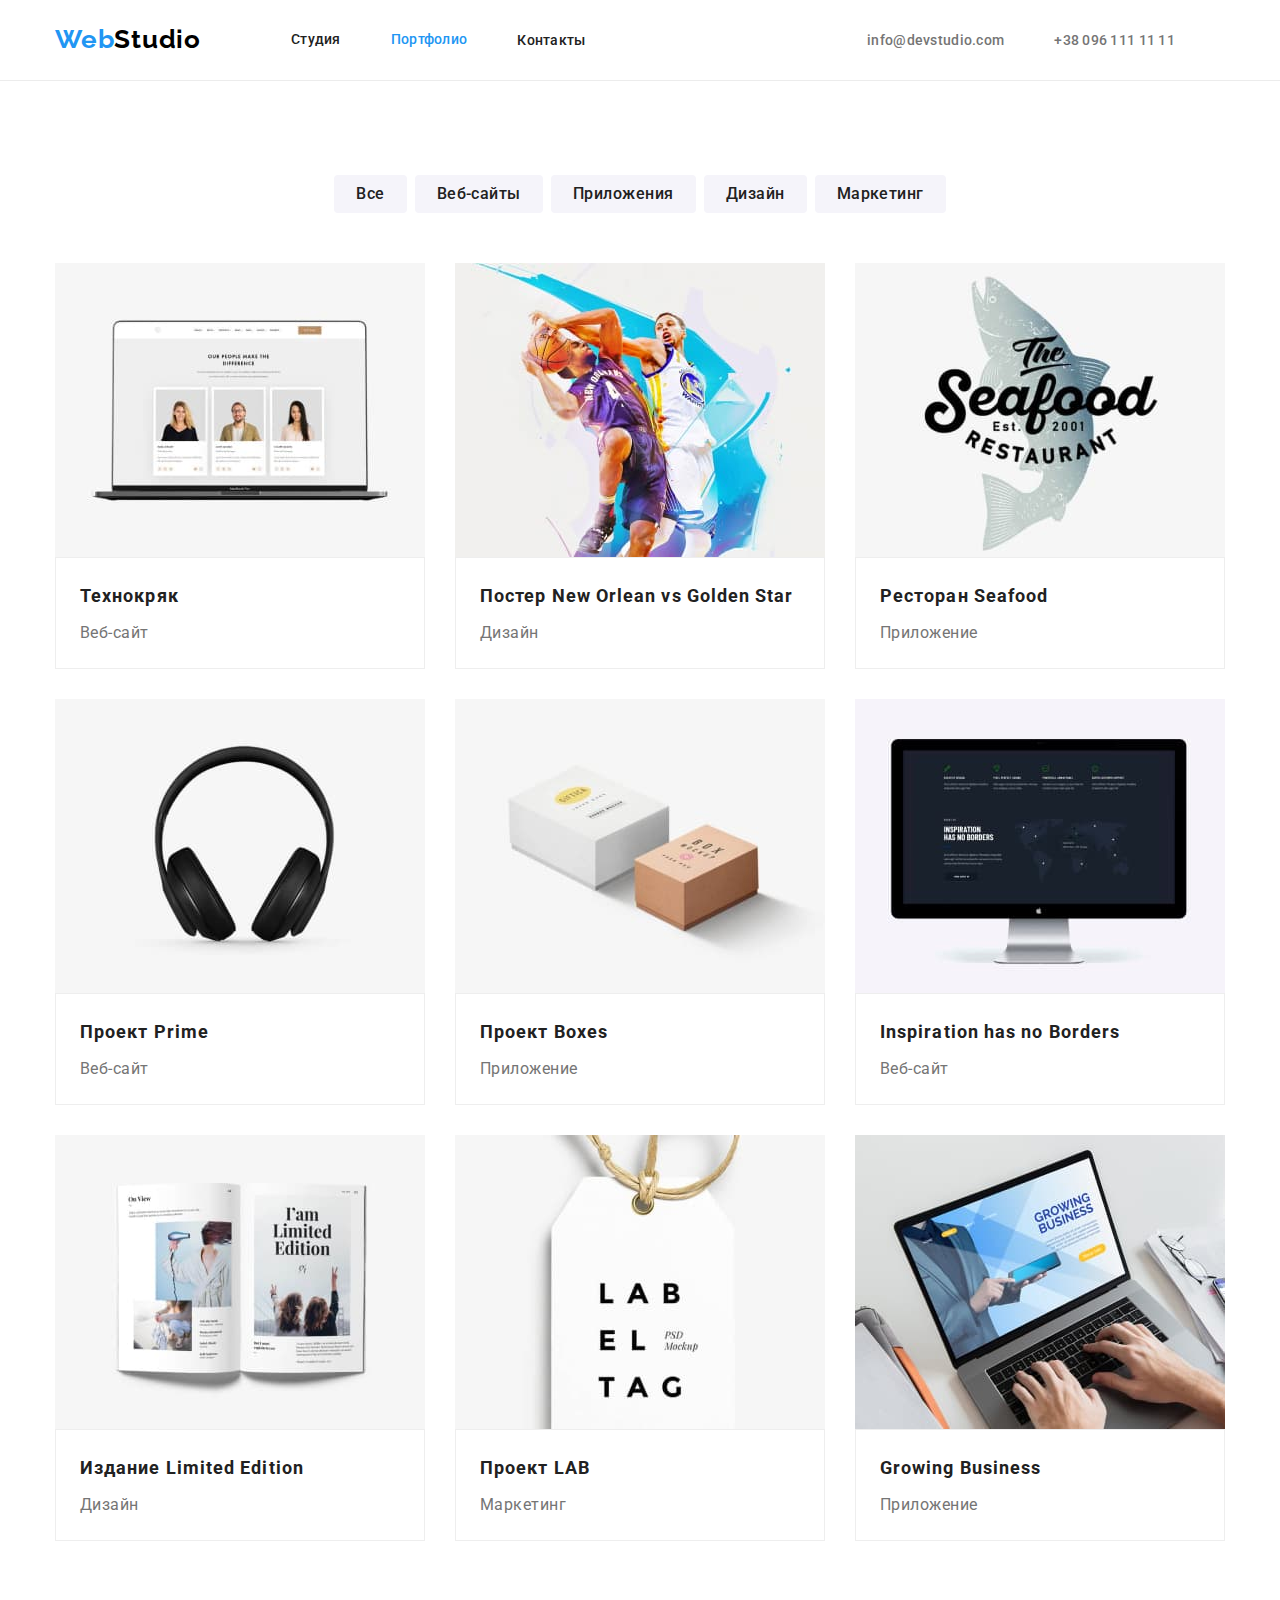
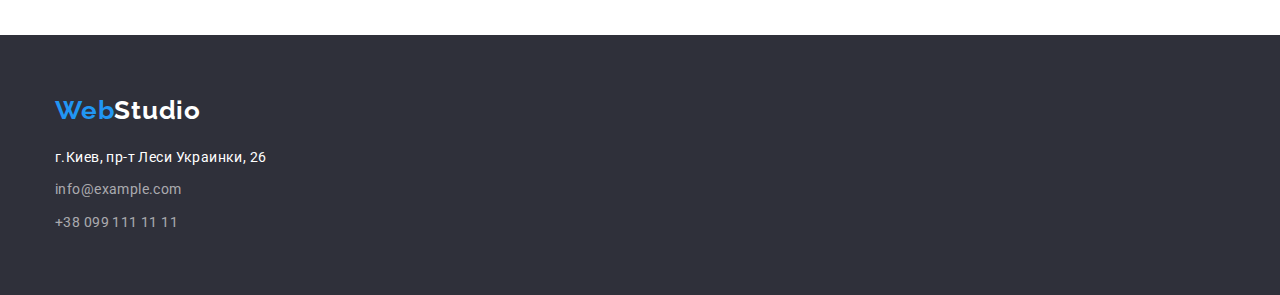
==== portfolio.html @ f2cee22c "Cloned files" ====
<!DOCTYPE html>
<html lang="ru">


<head>
    <meta charset="UTF-8" />
    <meta http-equiv="X-UA-Compatible" content="IE=edge" />
    <meta name="viewport" content="width=device-width, initial-scale=1.0" />
    <title>WebStudio</title>
    <link rel="stylesheet"
        href="https://cdnjs.cloudflare.com/ajax/libs/modern-normalize/1.0.0/modern-normalize.min.css" />
    <link rel="preconnect" href="https://fonts.gstatic.com" />
    <link rel="stylesheet"
        href="https://fonts.googleapis.com/css2?family=Raleway:wght@700&family=Roboto:wght@400;500;700;900&display=swap">
    <link rel="stylesheet" href="https://cdnjs.cloudflare.com/ajax/libs/modern-normalize/1.1.0/modern-normalize.min.css"
        integrity="sha512-wpPYUAdjBVSE4KJnH1VR1HeZfpl1ub8YT/NKx4PuQ5NmX2tKuGu6U/JRp5y+Y8XG2tV+wKQpNHVUX03MfMFn9Q=="
        crossorigin="anonymous" referrerpolicy="no-referrer" />
    <link rel="stylesheet" href="./css/style.css">
</head>

<body>
    <!--Header-->
    <header class="header">
        <div class="container header-container">
            <nav class="navigation">
                <a class="logo link" href="./"><span class="blue-logo">Web</span>Studio</a>
                <ul class="menu list">
                    <li class="menu-item">
                        <a class="menu-link link" href="./index.html">Студия</a>
                    </li>
                    <li class="menu-item">
                        <a class="menu-link link current" href="./portfolio.html">Портфолио</a>
                    </li>
                    <li class="menu-item">
                        <a class="menu-link link" href="">Контакты</a>
                    </li>
                </ul>
            </nav>
            <ul class="menu-item-mail-tel list">
                <li><a class="contact-link link " href="mailto:info@devstudio.com">info@devstudio.com</a></li>
                <li><a class="contact-link link" href="tel:+380961111111">+38 096 111 11 11</a></li>
            </ul>
        </div>
    </header>
    <main>
        <section class="portfolio-section">
            <div class="container">
                <!-- Button -->
                <ul class="menu-secondary-btn list">
                    <li class="item-secondary-btn">
                        <button class="secondary-btn" type="button">Все</button>
                    </li>
                    <li class="item-secondary-btn">
                        <button class="secondary-btn" type="button">Веб-сайты</button>
                    </li>
                    <li class="item-secondary-btn">
                        <button class="secondary-btn" type="button">Приложения</button>
                    </li>
                    <li class="item-secondary-btn">
                        <button class="secondary-btn" type="button">Дизайн</button>
                    </li>
                    <li class="item-secondary-btn">
                        <button class="secondary-btn" type="button">Маркетинг</button>
                    </li>
                </ul>

                <!-- Portfolio cards -->
                <h2 hidden>Наши прооекты</h2>
                <ul class="list portfolio-list">
                    <li class="portfolio-item">
                        <a class="link" href="">
                            <img src="./images/portfolio/project01-01.jpg" alt="ноутбук" width="370" height="294" />
                            <div class="portfolio-text-content">
                                <h3 class="portfolio-item-title">Технокряк</h3>
                                <p class="portfolio-item-description">Веб-сайт</p>
                            </div>
                        </a>
                    </li>
                    <li class="portfolio-item">
                        <a class="link" href="">
                            <img src="./images/portfolio/project01-02.jpg" alt="два баскетболиста" width="370"
                                height="294" />
                            <div class="portfolio-text-content">
                                <h3 class="portfolio-item-title">Постер <span lang="en">New Orlean vs Golden Star</span>
                                </h3>
                                <p class="portfolio-item-description">Дизайн</p>
                            </div>
                        </a>
                    </li>
                    <li class="portfolio-item">
                        <a class="link" href="">
                            <img src="./images/portfolio/project01-03.jpg" alt="логотип ресторана" width="370"
                                height="294" />
                            <div class="portfolio-text-content">
                                <h3 class="portfolio-item-title">Ресторан <span lang="en">Seafood</span></h3>
                                <p class="portfolio-item-description">Приложение</p>
                            </div>
                        </a>
                    </li>
                    <li class="portfolio-item">
                        <a class="link" href="">
                            <img src="./images/portfolio/project02-01.jpg" alt="наушники" width="370" height="294" />
                            <div class="portfolio-text-content">
                                <h3 class="portfolio-item-title">Проект <span lang="en">Prime</span></h3>
                                <p class="portfolio-item-description">Веб-сайт</p>
                            </div>
                        </a>
                    </li>
                    <li class="portfolio-item">
                        <a class="link" href="">
                            <img src="./images/portfolio/project02-02.jpg" alt="две коробочки" width="370"
                                height="294" />
                            <div class="portfolio-text-content">
                                <h3 class="portfolio-item-title">Проект <span lang="en">Boxes</span></h3>
                                <p class="portfolio-item-description">Приложение</p>
                            </div>
                        </a>
                    </li>
                    <li class="portfolio-item">
                        <a class="link" href="">
                            <img src="./images/portfolio/project02-03.jpg" alt="аймак" width="370" height="294" />
                            <div class="portfolio-text-content">
                                <h3 class="portfolio-item-title" lang="en">Inspiration has no Borders</h3>
                                <p class="portfolio-item-description">Веб-сайт</p>
                            </div>
                        </a>
                    </li>
                    <li class="portfolio-item">
                        <a class="link" href="">
                            <img src="./images/portfolio/project03-01.jpg" alt="журнал" width="370" height="294" />
                            <div class="portfolio-text-content">
                                <h3 class="portfolio-item-title">Издание <span>Limited Edition</span></h3>
                                <p class="portfolio-item-description">Дизайн</p>
                            </div>
                        </a>
                    </li>
                    <li class="portfolio-item">
                        <a class="link" href="">
                            <img src="./images/portfolio/project03-02.jpg" alt="этикетка" width="370" height="294" />
                            <div class="portfolio-text-content">
                                <h3 class="portfolio-item-title">Проект <span>LAB</span></h3>
                                <p class="portfolio-item-description">Маркетинг</p>
                            </div>
                        </a>
                    </li>
                    <li class="portfolio-item">
                        <a class="link" href="">
                            <img src="./images/portfolio/project03-03.jpg" alt="работа на ноутбуке" width="370"
                                height="294" />
                            <div class="portfolio-text-content">
                                <h3 class="portfolio-item-title" lang="en">Growing Business</h3>
                                <p class="portfolio-item-description">Приложение</p>
                            </div>
                        </a>
                    </li>
                </ul>
            </div>
        </section>
    </main>
    <!--Footer-->
    <footer class="footer">
        <div class="container">
            <a class="logo-footer link" href="./"><span class="blue-logo">Web</span><span
                    class="color-logo-footer">Studio</span></a>

            <address>
                <ul class="footer-list list">
                    <li class="footer-item">
                        <a class=" link" href="https://goo.gl/maps/N5KW4McrUBXQHcLB9" target="_blank"
                            rel="nooperen noreferrer">
                            <span class="adress-color">г.Киев,
                                пр-т Леси
                                Украинки, 26</span></a>
                    </li>
                    <li class="footer-item"><a class="contact-link-footer link"
                            href="mailto:info@example.com">info@example.com</a></li>
                    <li class="footer-item"><a class="contact-link-footer link" href="tel:+380991111111">+38 099 111 11
                            11</a></li>
                </ul>
            </address>
        </div>
    </footer>
</body>

</html>
---- css/style.css ----
:root {
  --accent-color: #2196f3;
  --secondary-text-color: #212121;
  --main-text-color: #757575;
  --white-text: #ffffff;
  --our-tea-background: #f5f4fa;
  --hero-footer-background: #2f303a;
  --logo-color: #000000;
  --contact-link-footer: rgba(255, 255, 255, 0.6);
}
h1,
h2,
h3,
h4,
h5,
h6,
p {
  margin-top: 0;
  margin-bottom: 0;
}
ul,
ol {
  margin-top: 0;
  margin-bottom: 0;
  padding-left: 0;
}
img {
  display: block;
}
.list {
  list-style: none;
  display: flex;
}
/* Portfolio */
.portfolio-list {
  flex-wrap: wrap;
  margin-top: -30px;
  margin-left: -30px;
}
.portfolio-item {
  margin-top: 30px;
  margin-left: 30px;
  flex-basis: calc((100% - 90px) / 3);
  background-color: var(--white-text);
}
.portfolio-item:hover {
  filter: drop-shadow(0px 4px 4px rgba(0, 0, 0, 0.25));
}
.portfolio-text-content {
  border: 1px solid #eeeeee;
  padding: 20px 24px 20px 24px;
}
.link {
  text-decoration: none;
}
body {
  font-family: "Roboto", sans-serif;
  color: var(--main-text-color);
}
/* Header */
.header {
  /* padding-top: 25px;
  padding-bottom: 25px; */
  border-bottom: 1px solid #ececec;
}
.container {
  width: 1200px;
  margin: 0 auto;
  padding-left: 15px;
  padding-right: 15px;
}
.section {
  padding-top: 94px;
  padding-bottom: 94px;
}
.doing {
  padding-top: 0px;
}
.doing-item {
  flex-basis: calc((100% - 90px) / 3);
  margin-top: 30px;
  margin-left: 30px;
}
.doing-list {
  display: flex;
  margin-top: -30px;
  margin-left: -30px;
}
/* Our team */
.team-list-item {
  flex-basis: calc((100% - 120px) / 4);
  margin-top: 30px;
  margin-left: 30px;
  box-shadow: 0px 1px 3px rgba(0, 0, 0, 0.12), 0px 1px 1px rgba(0, 0, 0, 0.14),
    0px 2px 1px rgba(0, 0, 0, 0.2);
  border-radius: 0px 0px 4px 4px;
}
.our-team-content {
  padding-top: 30px;
  padding-bottom: 30px;
}
.header-container {
  display: flex;
  align-items: center;
}
.navigation {
  display: flex;
  align-items: center;
}
.menu {
  display: flex;
  align-items: center;
}
.menu-item:not(:last-child) {
  display: flex;
  align-items: center;
  margin-right: 50px;
}
.menu-item-mail-tel {
  display: flex;
  align-items: center;
  margin-left: auto;
}
.logo {
  font-family: "Raleway", sans-serif;
  font-weight: 700;
  font-size: 26px;
  line-height: 1.38;
  margin-right: 90px;
  letter-spacing: 0.03em;
  color: var(--logo-color);
}
.blue-logo {
  color: var(--accent-color);
}
.menu-link {
  font-weight: 500;
  font-size: 14px;
  line-height: 1.14;
  padding-top: 32px;
  padding-bottom: 32px;
  letter-spacing: 0.02em;
  color: var(--secondary-text-color);
}
.menu-link:hover,
.menu-link:focus,
.menu-link.current {
  color: var(--accent-color);
}
.contact-link {
  font-weight: 500;
  font-size: 14px;
  line-height: 1.14;
  letter-spacing: 0.02em;
  color: var(--main-text-color);
  margin-right: 50px;
}
.contact-link:hover,
.contact-link:focus {
  color: var(--accent-color);
}

/* Hero */
.hero {
  background: var(--hero-footer-background);
  padding-top: 200px;
  padding-bottom: 200px;
  text-align: center;
  letter-spacing: 0.06em;
}
.hero-title {
  font-family: "Roboto", sans-serif;
  font-weight: 900;
  font-size: 44px;
  line-height: 1.36;
  text-align: center;
  letter-spacing: 0.06em;
  text-transform: uppercase;
  margin-bottom: 30px;
  color: var(--white-text);
}
.primary-button {
  font-weight: 700;
  font-size: 16px;
  line-height: 1.87;
  display: block;
  margin: 0 auto;
  cursor: pointer;
  color: var(--white-text);
  background: var(--accent-color);
  padding: 10px 32px;
  border-radius: 4px;
  border: 0;
}
/* Features */
.feature-title {
  font-family: "Roboto", sans-serif;
  font-weight: 700;
  font-size: 14px;
  line-height: 1.14;
  letter-spacing: 0.03em;
  margin-bottom: 10px;
  text-transform: uppercase;
  color: var(--secondary-text-color);
}
.feature-list {
  display: flex;
  margin-top: -30px;
  margin-left: -30px;
}
.feature-item {
  margin-top: 30px;
  margin-left: 30px;
  flex-basis: calc((100% - 120px) / 4);
}
.feature-description {
  font-weight: 400;
  font-size: 14px;
  line-height: 1.71;
  letter-spacing: 0.03em;
  color: var(--main-text-color);
}
/* Second level headings */
.second-level-headings {
  font-weight: 700;
  font-size: 36px;
  line-height: 1.16;
  text-align: center;
  letter-spacing: 0.03em;
  margin-bottom: 50px;
  color: var(--secondary-text-color);
}
.our-team-section {
  background: var(--our-tea-background);
}
.name-title {
  font-weight: 500;
  font-size: 16px;
  line-height: 1.18;
  margin-bottom: 10px;
  text-align: center;
  letter-spacing: 0.03em;
  color: var(--secondary-text-color);
}
.profession {
  font-weight: 400;
  font-size: 16px;
  line-height: 1.18;
  text-align: center;
  letter-spacing: 0.03em;
  color: var(--main-text-color);
}
/* Footer */
.footer {
  background: #2f303a;
  padding-top: 60px;
  padding-bottom: 60px;
}
.logo-footer {
  font-family: "Raleway", sans-serif;
  font-weight: 700;
  font-size: 26px;
  line-height: 1.19;
  letter-spacing: 0.03em;
  display: block;
  margin-bottom: 20px;
  color: var(--accent-color);
}
.footer-list {
  font-weight: 400;
  font-size: 14px;
  font-style: normal;
  line-height: 1.71;
  letter-spacing: 0.03em;
  flex-direction: column;
}
.footer-item:not(:last-child) {
  margin-bottom: 9px;
}
.color-logo-footer,
.adress-color {
  color: var(--white-text);
}
.contact-link-footer,
.contact-link-footer {
  color: var(--contact-link-footer);
}
.contact-link-footer:hover,
.contact-link-footer:focus {
  color: var(--accent-color);
}
.portfolio-section {
  margin-top: 94px;
  margin-bottom: 94px;
}
/* Portfolio-btn */
.menu-secondary-btn {
  display: flex;
  justify-content: center;
  margin-bottom: 50px;
}
.item-secondary-btn:not(:last-child) {
  margin-right: 8px;
}

.secondary-btn {
  font-weight: 500;
  font-size: 16px;
  line-height: 1.62;
  letter-spacing: 0.03em;
  cursor: pointer;
  border-radius: 4px;
  border: none;
  padding: 6px 22px 6px 22px;
  background: var(--our-tea-background);
  color: var(--secondary-text-color);
}
.secondary-btn:hover,
.secondary-btn:focus,
.secondary-btn.current {
  color: var(--white-text);
  background-color: var(--accent-color);
}
/* Portfolio cards */
.portfolio-item-title {
  font-weight: 700;
  font-size: 18px;
  line-height: 2;
  letter-spacing: 0.06em;
  margin-bottom: 4px;
  color: var(--secondary-text-color);
}

.portfolio-item-description {
  font-weight: 400;
  font-size: 16px;
  line-height: 1.87;
  letter-spacing: 0.03em;
  color: var(--main-text-color);
}
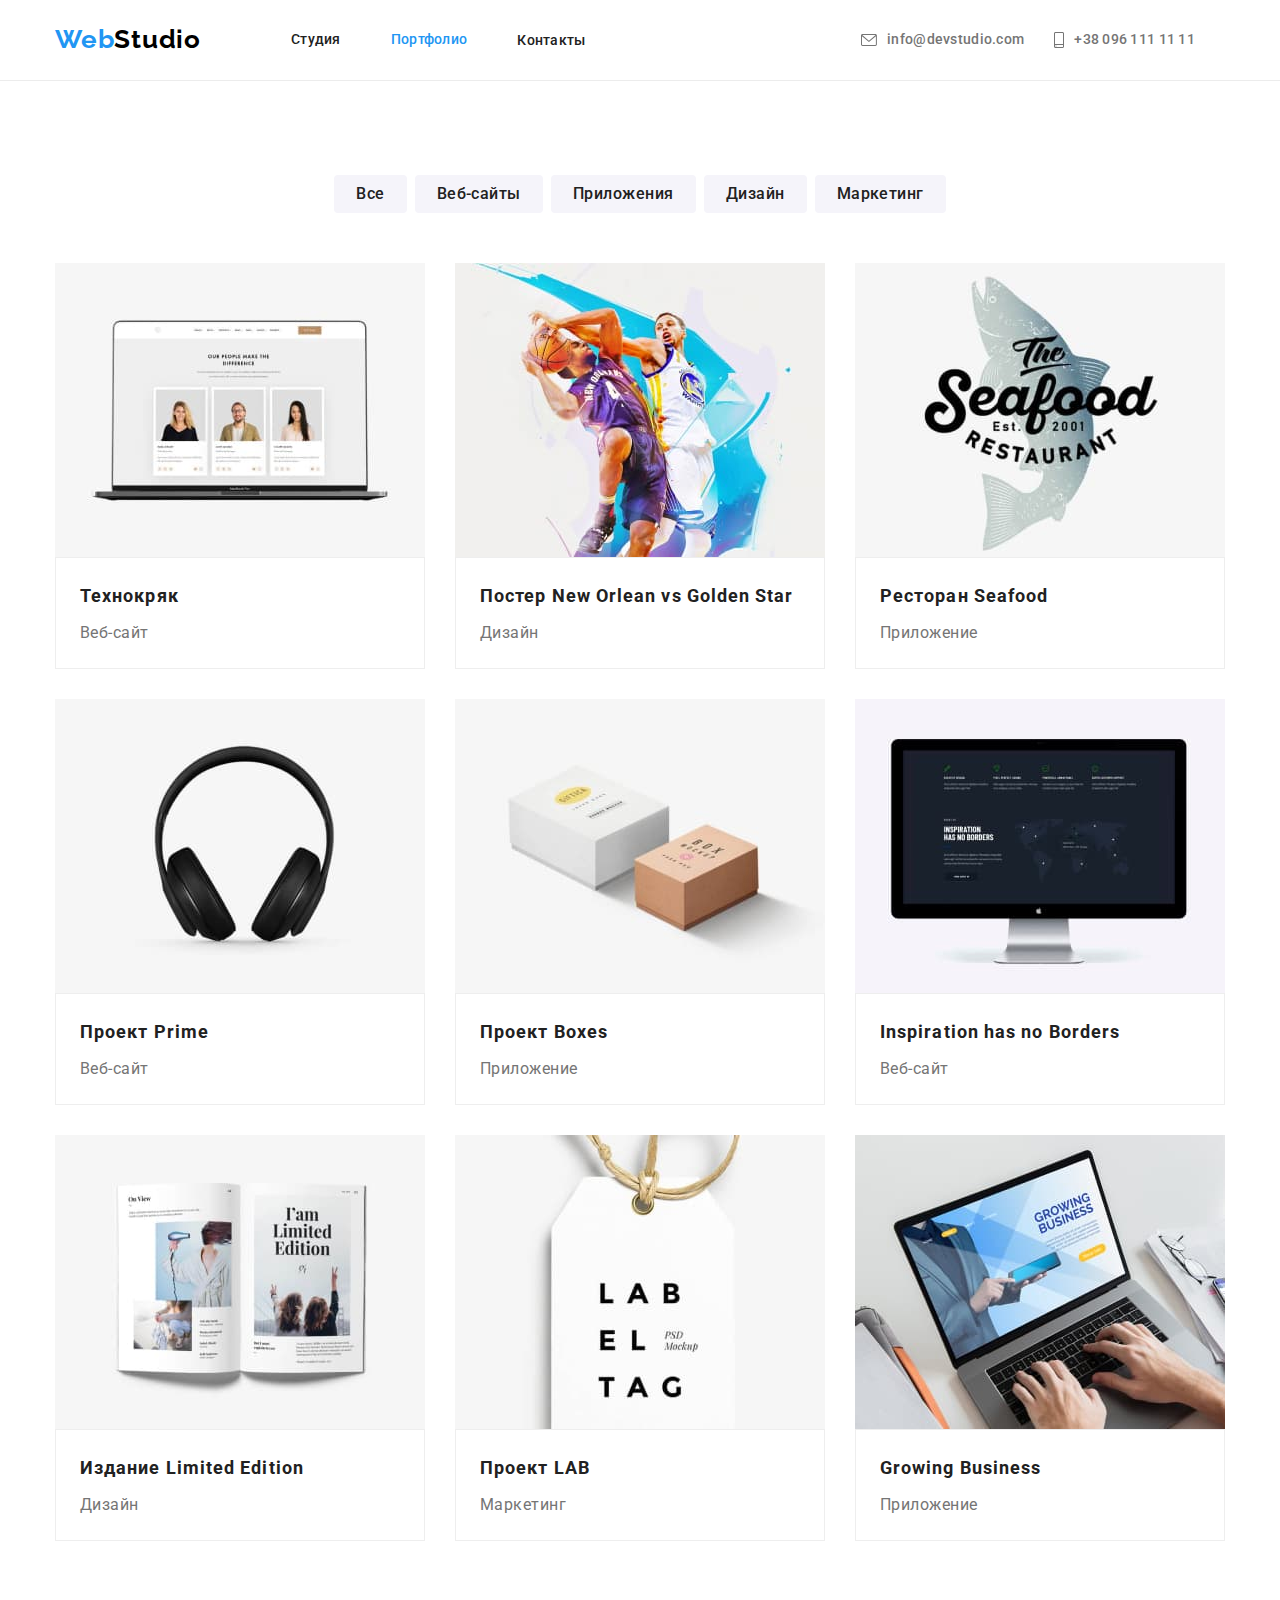
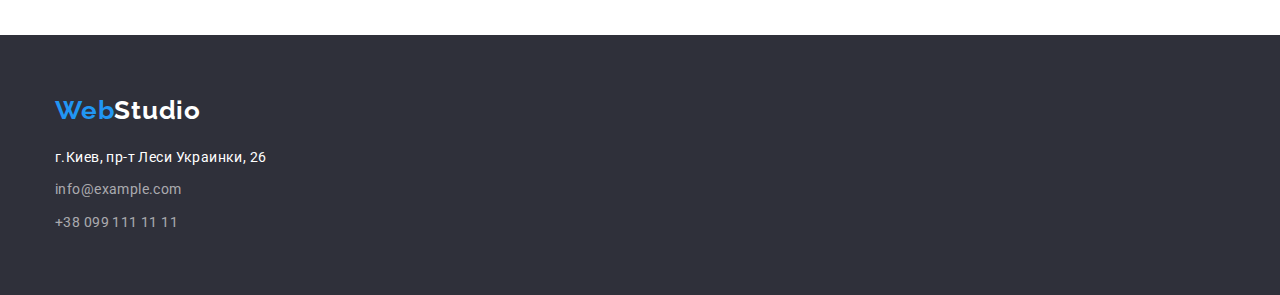
==== commit 7cb26de6: "Adds icon svg in portfolio" ====
--- a/portfolio.html
+++ b/portfolio.html
@@ -37,8 +37,22 @@
                 </ul>
             </nav>
             <ul class="menu-item-mail-tel list">
-                <li><a class="contact-link link " href="mailto:info@devstudio.com">info@devstudio.com</a></li>
-                <li><a class="contact-link link" href="tel:+380961111111">+38 096 111 11 11</a></li>
+                <li>
+                    <a class="contact-link link" href="mailto:info@devstudio.com">
+                        <svg class="mail-icon" width="16px" height="12px">
+                            <use href="./images/icons.svg#icon-envelope"></use>
+                        </svg>
+                        info@devstudio.com
+                    </a>
+                </li>
+                <li>
+                    <a class="contact-link link" href="tel:+380961111111">
+                        <svg class="phone-icon" width="10px" height="16px">
+                            <use href="./images/icons.svg#icon-smartphone"></use>
+                        </svg>
+                        +38 096 111 11 11
+                    </a>
+                </li>
             </ul>
         </div>
     </header>
--- a/css/style.css
+++ b/css/style.css
@@ -87,6 +87,7 @@
   margin-left: -30px;
 }
 /* Our team */
+
 .team-list-item {
   flex-basis: calc((100% - 120px) / 4);
   margin-top: 30px;
@@ -148,25 +149,42 @@
   color: var(--accent-color);
 }
 .contact-link {
+  display: flex;
+  align-items: center;
   font-weight: 500;
   font-size: 14px;
   line-height: 1.14;
   letter-spacing: 0.02em;
   color: var(--main-text-color);
-  margin-right: 50px;
+  margin-right: 30px;
 }
 .contact-link:hover,
 .contact-link:focus {
   color: var(--accent-color);
+}
+.mail-icon {
+  margin-right: 10px;
+  fill: currentColor;
+}
+.phone-icon {
+  margin-right: 10px;
+  fill: currentColor;
 }
 
 /* Hero */
 .hero {
-  background: var(--hero-footer-background);
+  background-image: linear-gradient(
+      rgba(47, 48, 58, 0.4),
+      rgba(47, 48, 58, 0.4)
+    ),
+    url(../images/hero/hero-img.jpg);
+  background-color: var(--hero-footer-background);
+  background-size: cover;
   padding-top: 200px;
   padding-bottom: 200px;
   text-align: center;
   letter-spacing: 0.06em;
+  max-width: 1600рх;
 }
 .hero-title {
   font-family: "Roboto", sans-serif;
@@ -220,6 +238,15 @@
   letter-spacing: 0.03em;
   color: var(--main-text-color);
 }
+.feature-svg-content {
+  display: flex;
+  justify-content: center;
+  align-items: center;
+  width: 270px;
+  height: 120px;
+  margin-bottom: 30px;
+  background-color: #f5f4fa;
+}
 /* Second level headings */
 .second-level-headings {
   font-weight: 700;
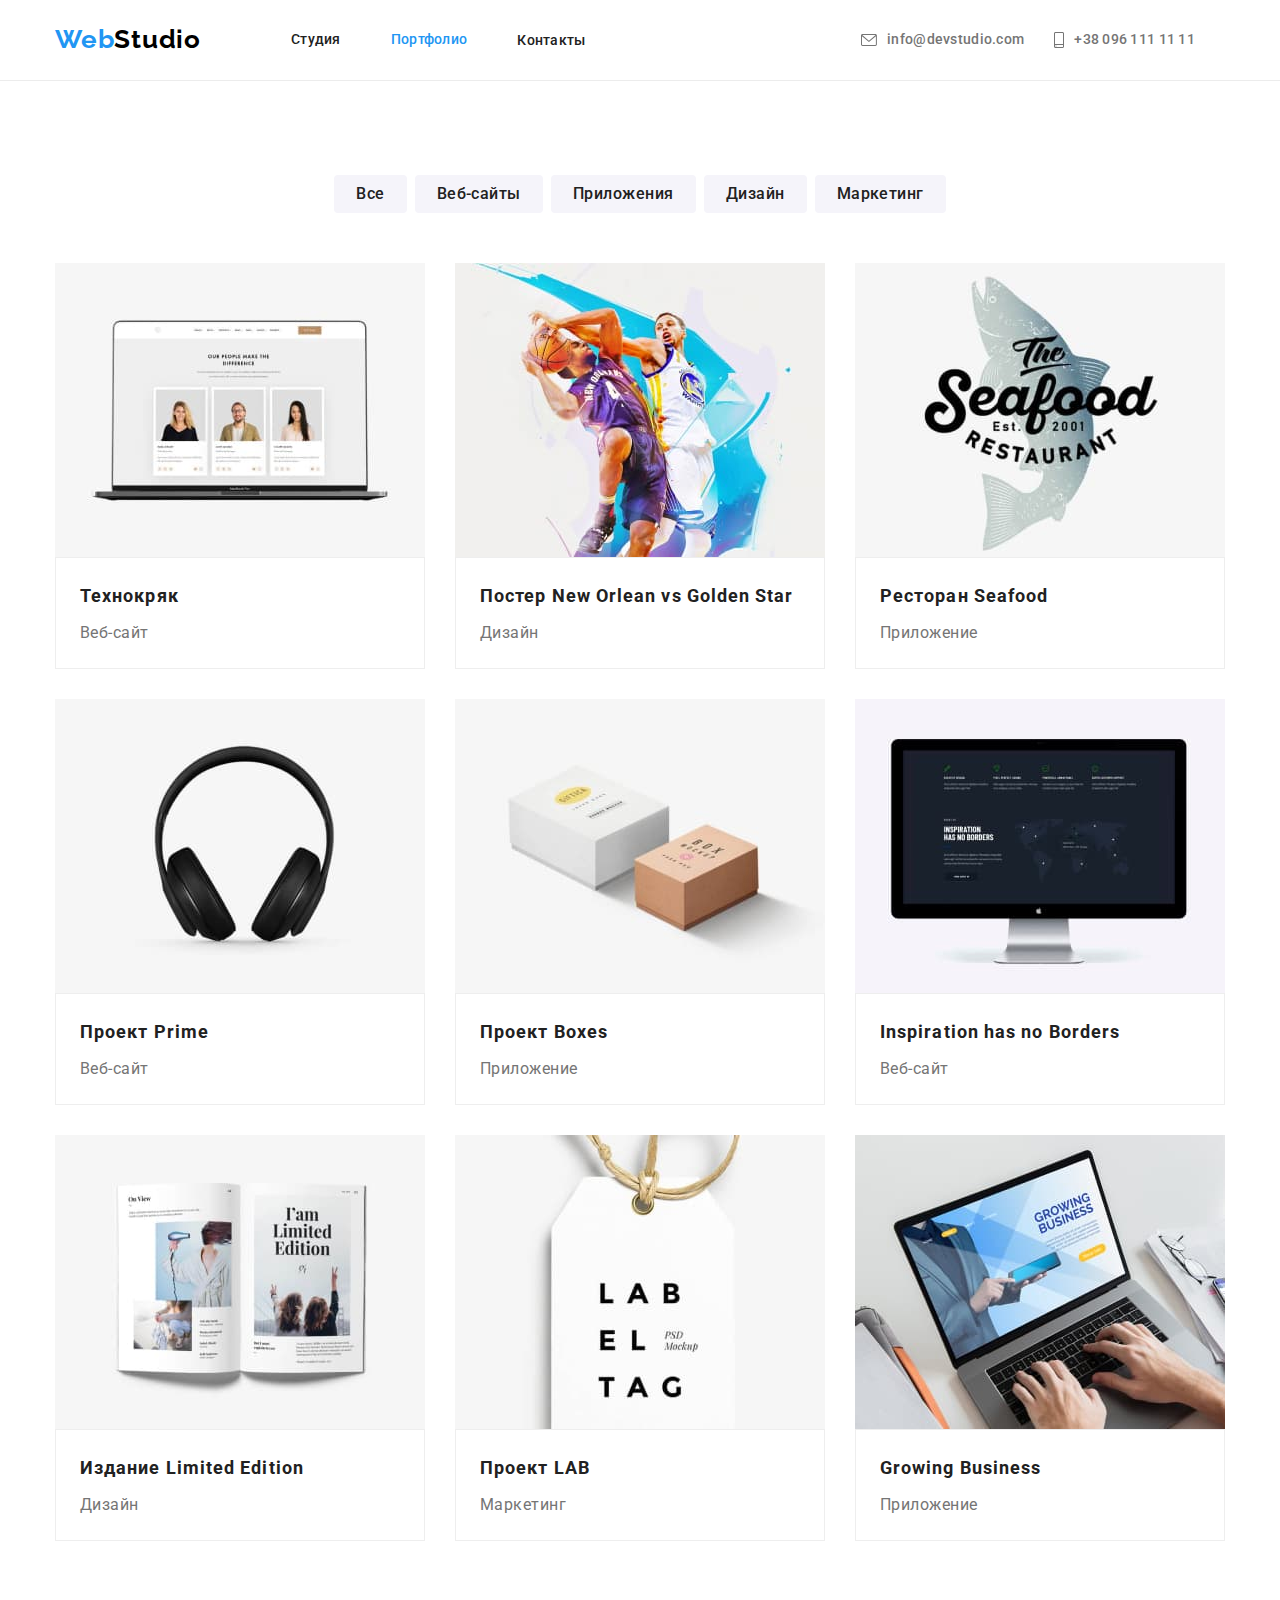
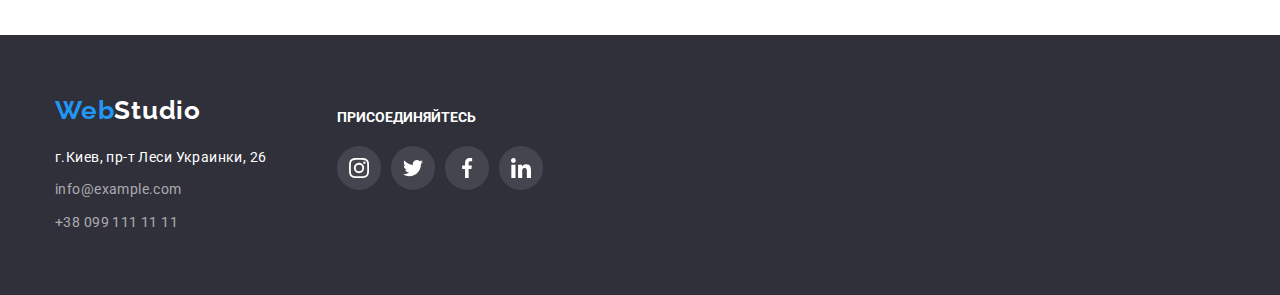
==== commit e833f337: "End of work" ====
--- a/portfolio.html
+++ b/portfolio.html
@@ -19,6 +19,7 @@
 </head>
 
 <body>
+
     <!--Header-->
     <header class="header">
         <div class="container header-container">
@@ -59,6 +60,7 @@
     <main>
         <section class="portfolio-section">
             <div class="container">
+
                 <!-- Button -->
                 <ul class="menu-secondary-btn list">
                     <li class="item-secondary-btn">
@@ -171,27 +173,67 @@
             </div>
         </section>
     </main>
+
     <!--Footer-->
     <footer class="footer">
         <div class="container">
-            <a class="logo-footer link" href="./"><span class="blue-logo">Web</span><span
-                    class="color-logo-footer">Studio</span></a>
-
-            <address>
-                <ul class="footer-list list">
-                    <li class="footer-item">
-                        <a class=" link" href="https://goo.gl/maps/N5KW4McrUBXQHcLB9" target="_blank"
-                            rel="nooperen noreferrer">
-                            <span class="adress-color">г.Киев,
-                                пр-т Леси
-                                Украинки, 26</span></a>
-                    </li>
-                    <li class="footer-item"><a class="contact-link-footer link"
-                            href="mailto:info@example.com">info@example.com</a></li>
-                    <li class="footer-item"><a class="contact-link-footer link" href="tel:+380991111111">+38 099 111 11
-                            11</a></li>
-                </ul>
-            </address>
+            <div class="footer-content">
+                <div class="footer-content-address">
+                    <a class="logo-footer link" href="./"><span class="blue-logo">Web</span><span
+                            class="color-logo-footer">Studio</span></a>
+                    <address>
+                        <ul class="footer-list list">
+                            <li class="footer-item">
+                                <a class=" link" href="https://goo.gl/maps/N5KW4McrUBXQHcLB9" target="_blank"
+                                    rel="nooperen noreferrer">
+                                    <span class="adress-color">г.Киев,
+                                        пр-т Леси
+                                        Украинки, 26</span></a>
+                            </li>
+                            <li class="footer-item"><a class="contact-link-footer link"
+                                    href="mailto:info@example.com">info@example.com</a></li>
+                            <li class="footer-item"><a class="contact-link-footer link" href="tel:+380991111111">+38 099
+                                    111
+                                    11
+                                    11</a>
+                            </li>
+                        </ul>
+                    </address>
+                </div>
+                <div class="footer-social-networks-content">
+                    <p class="social-networks-text">присоединяйтесь</p>
+                    <ul class="social-networks-list list">
+                        <li class="social-networks-item">
+                            <a class="social-networks-link footer-social-networks-link" href="">
+                                <svg class="social-networks-img footer-social-networks-img" width="20px" height="20px">
+                                    <use href="./images/icons.svg#icon-instagram"></use>
+                                </svg>
+                            </a>
+                        </li>
+                        <li class="social-networks-item">
+                            <a class="social-networks-link footer-social-networks-link" href="">
+                                <svg class="social-networks-img footer-social-networks-img" width="20px" height="20px">
+                                    <use href="./images/icons.svg#icon-twitter"></use>
+                                </svg>
+                            </a>
+                        </li>
+                        <li class="social-networks-item">
+                            <a class="social-networks-link footer-social-networks-link" href="">
+                                <svg class="social-networks-img footer-social-networks-img" width="20px" height="20px">
+                                    <use href="./images/icons.svg#icon-facebook"></use>
+                                </svg>
+                            </a>
+                        </li>
+                        <li class="social-networks-item">
+                            <a class="social-networks-link footer-social-networks-link" href="">
+                                <svg class="social-networks-img footer-social-networks-img" width="20px" height="20px">
+                                    <use href="./images/icons.svg#icon-linkedin"></use>
+                                </svg>
+                            </a>
+                        </li>
+                    </ul>
+                </div>
+            </div>
         </div>
     </footer>
 </body>
--- a/css/style.css
+++ b/css/style.css
@@ -59,8 +59,6 @@
 }
 /* Header */
 .header {
-  /* padding-top: 25px;
-  padding-bottom: 25px; */
   border-bottom: 1px solid #ececec;
 }
 .container {
@@ -99,6 +97,42 @@
 .our-team-content {
   padding-top: 30px;
   padding-bottom: 30px;
+  padding-left: 32px;
+  padding-right: 32px;
+  background-color: #ffffff;
+}
+.social-networks-list {
+  display: flex;
+  justify-content: space-between;
+}
+.social-networks-item:not(:last-child) {
+  margin-right: 10px;
+}
+.social-networks-link {
+  display: flex;
+  align-items: center;
+  justify-content: center;
+  width: 44px;
+  height: 44px;
+  border-radius: 50%;
+  background-color: transparent;
+  fill: #afb1b8;
+}
+.profession {
+  font-weight: 400;
+  font-size: 16px;
+  line-height: 1.18;
+  text-align: center;
+  margin-bottom: 16px;
+  letter-spacing: 0.03em;
+  color: var(--main-text-color);
+}
+.social-networks-link:hover,
+.social-networks-link:focus,
+.footer-social-media-link:hover,
+.footer-social-media-link:focus {
+  fill: #ffffff;
+  background-color: var(--accent-color);
 }
 .header-container {
   display: flex;
@@ -269,13 +303,46 @@
   letter-spacing: 0.03em;
   color: var(--secondary-text-color);
 }
-.profession {
-  font-weight: 400;
-  font-size: 16px;
-  line-height: 1.18;
-  text-align: center;
-  letter-spacing: 0.03em;
-  color: var(--main-text-color);
+
+/* Our clients */
+.our-clients {
+  padding-top: 94px;
+  padding-bottom: 94px;
+}
+.our-clients-title {
+  font-style: normal;
+  font-weight: 700;
+  font-size: 36px;
+  line-height: 1.16;
+  text-align: center;
+  letter-spacing: 0.03em;
+  color: var(--secondary-text-color);
+  margin-bottom: 50px;
+}
+.our-clients-item:not(:last-child) {
+  margin-right: 30px;
+}
+.our-clients-link {
+  display: flex;
+  justify-content: center;
+  align-items: center;
+  width: 170px;
+  height: 92px;
+  border-radius: 3px;
+  border: 1px solid #afb1b8;
+}
+.our-clients-img {
+  fill: #afb1b8;
+}
+.our-clients-link:hover,
+.our-clients-link:focus {
+  filter: drop-shadow(0px 4px 4px rgba(0, 0, 0, 0.25));
+  border-color: var(--accent-color);
+}
+
+.our-clients-link:hover .our-clients-img,
+.our-clients-link:focus .our-clients-img {
+  fill: var(--accent-color);
 }
 /* Footer */
 .footer {
@@ -316,6 +383,30 @@
 .contact-link-footer:focus {
   color: var(--accent-color);
 }
+.footer-content {
+  display: flex;
+}
+.footer-content-address {
+  margin-right: 70px;
+}
+.social-networks-text {
+  font-weight: 700;
+  font-size: 14px;
+  line-height: 1.14;
+  text-transform: uppercase;
+  color: #ffffff;
+  margin-bottom: 20px;
+}
+.footer-social-networks-content {
+  padding-top: 15px;
+}
+.footer-social-networks-link {
+  background-color: rgba(255, 255, 255, 0.1);
+}
+.footer-social-networks-img {
+  fill: #ffffff;
+}
+
 .portfolio-section {
   margin-top: 94px;
   margin-bottom: 94px;
@@ -347,6 +438,8 @@
 .secondary-btn.current {
   color: var(--white-text);
   background-color: var(--accent-color);
+  box-shadow: 0px 3px 1px rgba(0, 0, 0, 0.1), 0px 1px 2px rgba(0, 0, 0, 0.08),
+    0px 2px 2px rgba(0, 0, 0, 0.12);
 }
 /* Portfolio cards */
 .portfolio-item-title {
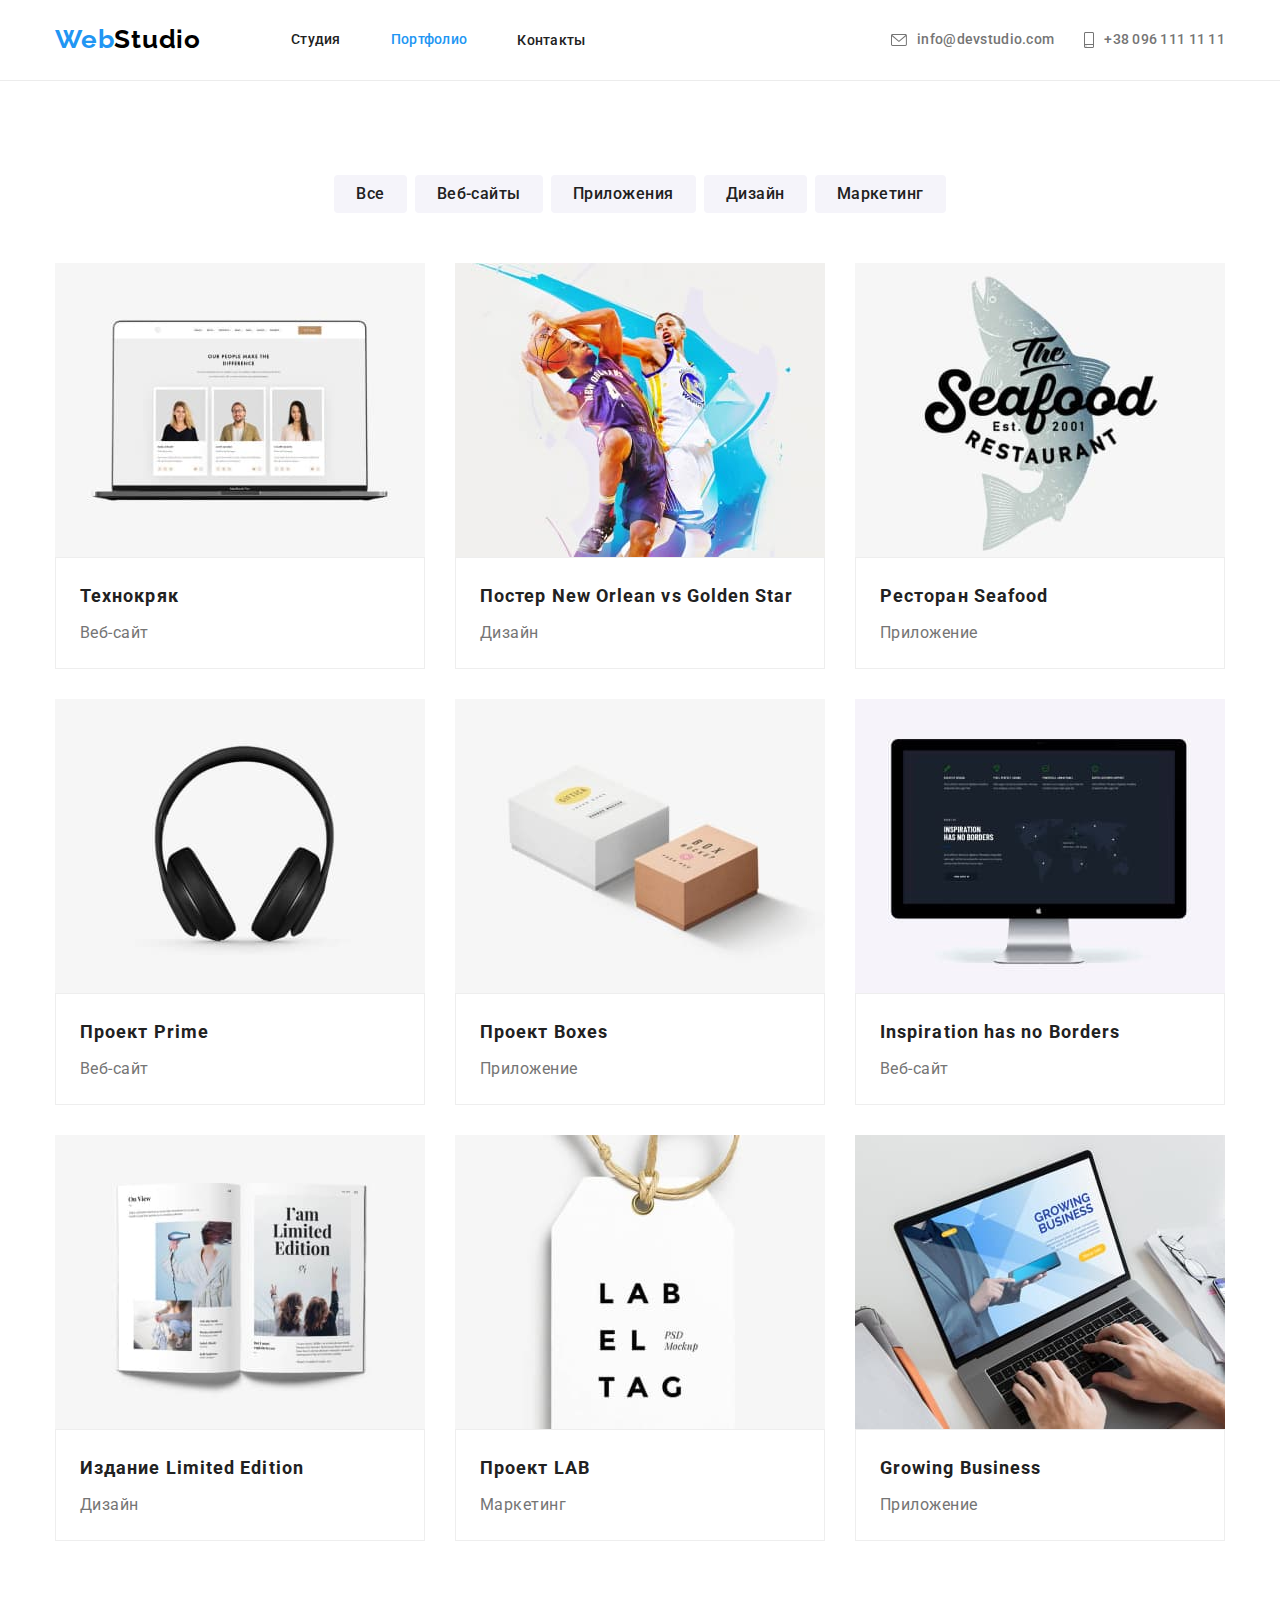
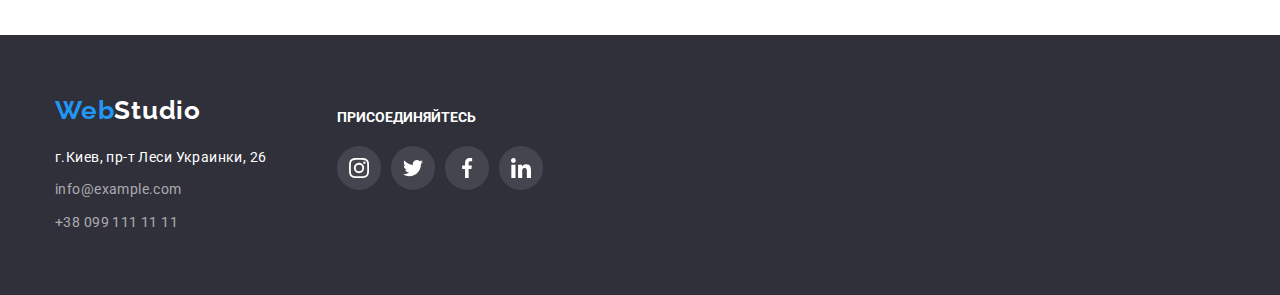
==== commit f1b6bc29: "Made edits from the mentor" ====
--- a/portfolio.html
+++ b/portfolio.html
@@ -38,7 +38,7 @@
                 </ul>
             </nav>
             <ul class="menu-item-mail-tel list">
-                <li>
+                <li class="contact-item">
                     <a class="contact-link link" href="mailto:info@devstudio.com">
                         <svg class="mail-icon" width="16px" height="12px">
                             <use href="./images/icons.svg#icon-envelope"></use>
@@ -46,7 +46,7 @@
                         info@devstudio.com
                     </a>
                 </li>
-                <li>
+                <li class="contact-item">
                     <a class="contact-link link" href="tel:+380961111111">
                         <svg class="phone-icon" width="10px" height="16px">
                             <use href="./images/icons.svg#icon-smartphone"></use>
@@ -200,33 +200,33 @@
                         </ul>
                     </address>
                 </div>
-                <div class="footer-social-networks-content">
+                <div class="footer-social-content">
                     <p class="social-networks-text">присоединяйтесь</p>
                     <ul class="social-networks-list list">
                         <li class="social-networks-item">
-                            <a class="social-networks-link footer-social-networks-link" href="">
-                                <svg class="social-networks-img footer-social-networks-img" width="20px" height="20px">
+                            <a class="social-networks-link footer-social-link" href="">
+                                <svg class="social-networks-img footer-social-img" width="20px" height="20px">
                                     <use href="./images/icons.svg#icon-instagram"></use>
                                 </svg>
                             </a>
                         </li>
                         <li class="social-networks-item">
-                            <a class="social-networks-link footer-social-networks-link" href="">
-                                <svg class="social-networks-img footer-social-networks-img" width="20px" height="20px">
+                            <a class="social-networks-link footer-social-link" href="">
+                                <svg class="social-networks-img footer-social-img" width="20px" height="20px">
                                     <use href="./images/icons.svg#icon-twitter"></use>
                                 </svg>
                             </a>
                         </li>
                         <li class="social-networks-item">
-                            <a class="social-networks-link footer-social-networks-link" href="">
-                                <svg class="social-networks-img footer-social-networks-img" width="20px" height="20px">
+                            <a class="social-networks-link footer-social-link" href="">
+                                <svg class="social-networks-img footer-social-img" width="20px" height="20px">
                                     <use href="./images/icons.svg#icon-facebook"></use>
                                 </svg>
                             </a>
                         </li>
                         <li class="social-networks-item">
-                            <a class="social-networks-link footer-social-networks-link" href="">
-                                <svg class="social-networks-img footer-social-networks-img" width="20px" height="20px">
+                            <a class="social-networks-link footer-social-link" href="">
+                                <svg class="social-networks-img footer-social-img" width="20px" height="20px">
                                     <use href="./images/icons.svg#icon-linkedin"></use>
                                 </svg>
                             </a>
--- a/css/style.css
+++ b/css/style.css
@@ -7,6 +7,7 @@
   --hero-footer-background: #2f303a;
   --logo-color: #000000;
   --contact-link-footer: rgba(255, 255, 255, 0.6);
+  --social-networks-color: #ffffff;
 }
 h1,
 h2,
@@ -131,7 +132,7 @@
 .social-networks-link:focus,
 .footer-social-media-link:hover,
 .footer-social-media-link:focus {
-  fill: #ffffff;
+  fill: var(--social-networks-color);
   background-color: var(--accent-color);
 }
 .header-container {
@@ -155,6 +156,9 @@
   display: flex;
   align-items: center;
   margin-left: auto;
+}
+.contact-item:not(:last-child) {
+  margin-right: 30px;
 }
 .logo {
   font-family: "Raleway", sans-serif;
@@ -190,7 +194,6 @@
   line-height: 1.14;
   letter-spacing: 0.02em;
   color: var(--main-text-color);
-  margin-right: 30px;
 }
 .contact-link:hover,
 .contact-link:focus {
@@ -213,12 +216,13 @@
     ),
     url(../images/hero/hero-img.jpg);
   background-color: var(--hero-footer-background);
-  background-size: cover;
+  background-repeat: no-repeat;
+  background-position: center;
   padding-top: 200px;
   padding-bottom: 200px;
   text-align: center;
   letter-spacing: 0.06em;
-  max-width: 1600рх;
+  max-width: 1600px;
 }
 .hero-title {
   font-family: "Roboto", sans-serif;
@@ -275,9 +279,8 @@
 .feature-svg-content {
   display: flex;
   justify-content: center;
-  align-items: center;
-  width: 270px;
-  height: 120px;
+  padding-top: 25px;
+  padding-bottom: 15px;
   margin-bottom: 30px;
   background-color: #f5f4fa;
 }
@@ -330,19 +333,19 @@
   height: 92px;
   border-radius: 3px;
   border: 1px solid #afb1b8;
+  color: var(--accent-color);
 }
 .our-clients-img {
   fill: #afb1b8;
 }
 .our-clients-link:hover,
 .our-clients-link:focus {
-  filter: drop-shadow(0px 4px 4px rgba(0, 0, 0, 0.25));
-  border-color: var(--accent-color);
+  border-color: currentColor;
 }
 
 .our-clients-link:hover .our-clients-img,
 .our-clients-link:focus .our-clients-img {
-  fill: var(--accent-color);
+  fill: currentColor;
 }
 /* Footer */
 .footer {
@@ -394,17 +397,17 @@
   font-size: 14px;
   line-height: 1.14;
   text-transform: uppercase;
-  color: #ffffff;
+  color: var(--social-networks-color);
   margin-bottom: 20px;
 }
-.footer-social-networks-content {
+.footer-social-content {
   padding-top: 15px;
 }
-.footer-social-networks-link {
+.footer-social-link {
   background-color: rgba(255, 255, 255, 0.1);
 }
-.footer-social-networks-img {
-  fill: #ffffff;
+.footer-social-img {
+  fill: var(--social-networks-color);
 }
 
 .portfolio-section {
